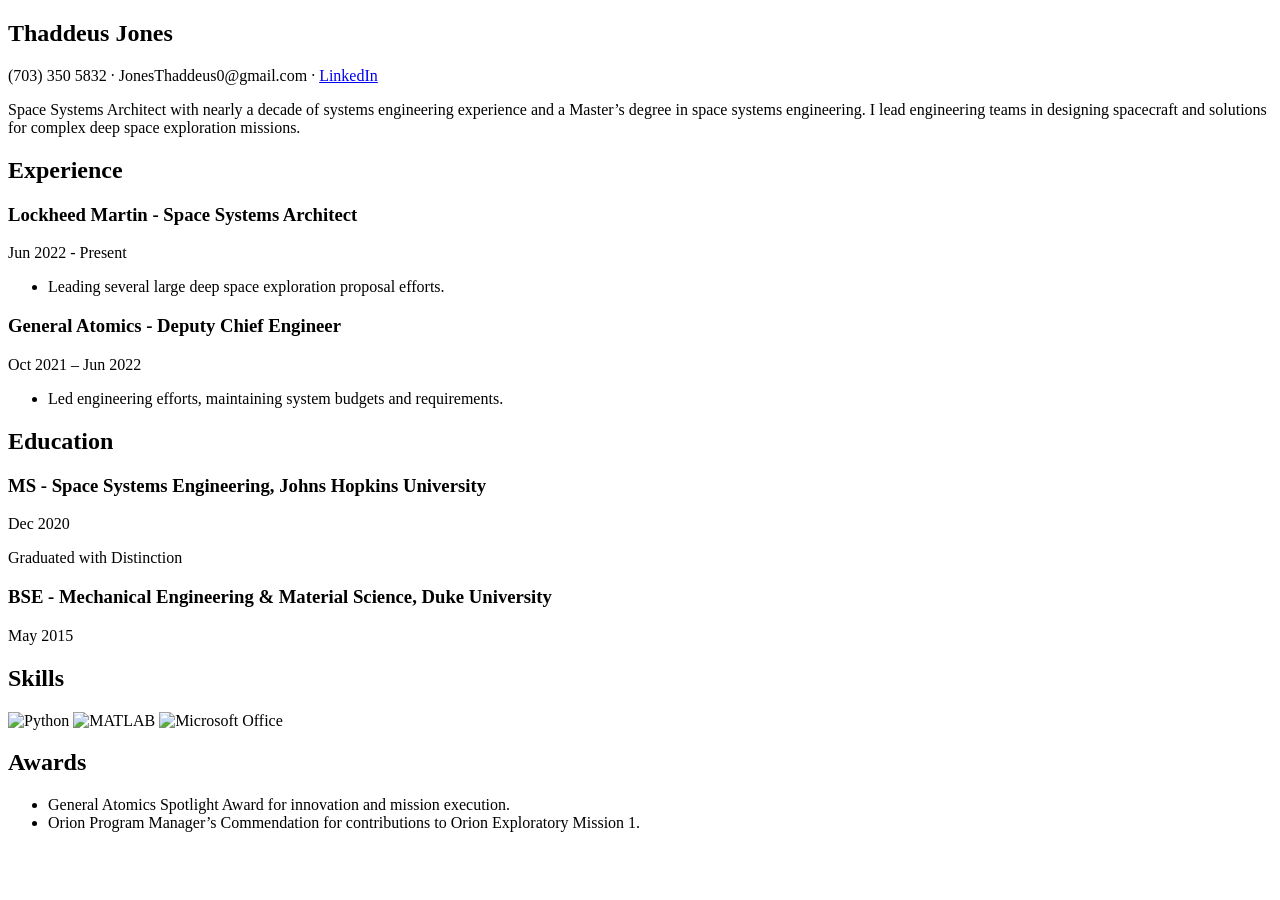
==== index.html @ 3c83a334 "New Commit" ====
<!DOCTYPE html>
<html lang="en">
<head>
    <meta charset="UTF-8">
    <meta name="viewport" content="width=device-width, initial-scale=1.0">
    <title>Thaddeus Jones - Personal Site</title>
    <!-- Tailwind CSS -->
    <link href="https://cdn.jsdelivr.net/npm/tailwindcss@2.2.19/dist/tailwind.min.css" rel="stylesheet">
    <style>
        .tooltip {
            position: relative;
            display: inline-block;
            cursor: pointer;
        }
        .tooltip .tooltiptext {
            visibility: hidden;
            width: 120px;
            background-color: #4f4f4f;
            color: #e0e0e0;
            text-align: center;
            border-radius: 6px;
            padding: 5px;
            position: absolute;
            z-index: 1;
            bottom: 125%;
            left: 50%;
            margin-left: -60px;
            opacity: 0;
            transition: opacity 0.3s;
        }
        .tooltip:hover .tooltiptext {
            visibility: visible;
            opacity: 1;
        }
    </style>
</head>
<body class="bg-slate-700 text-gray-200 font-sans">

    <div class="container mx-auto p-4">
        <!-- Summary Section -->
        <section class="bg-gray-600 p-6 rounded-lg my-4 text-center">
            <h1 class="text-4xl font-bold">Thaddeus Jones</h1>
            <p class="mt-2">(703) 350 5832 · JonesThaddeus0@gmail.com · <a href="https://www.linkedin.com/in/thaddeus-jones/" class="text-blue-400 hover:underline" target="_blank">LinkedIn</a></p>
            <p class="mt-4">Space Systems Architect with nearly a decade of systems engineering experience and a Master’s degree in space systems engineering. I lead engineering teams in designing spacecraft and solutions for complex deep space exploration missions.</p>
        </section>

        <!-- Experience Section -->
        <section class="bg-gray-600 p-6 rounded-lg my-4">
            <h2 class="text-3xl font-semibold mb-4">Experience</h2>

            <!-- Lockheed Martin -->
            <div class="flex justify-between items-baseline mb-2">
                <h3 class="text-2xl">Lockheed Martin - Space Systems Architect</h3>
                <span class="text-gray-400">Jun 2022 - Present</span>
            </div>
            <ul class="list-disc ml-6">
                <li>Leading several large deep space exploration proposal efforts.</li>
                <!-- Add more bullet points as needed -->
            </ul>

            <!-- General Atomics -->
            <div class="flex justify-between items-baseline mt-6 mb-2">
                <h3 class="text-2xl">General Atomics - Deputy Chief Engineer</h3>
                <span class="text-gray-400">Oct 2021 – Jun 2022</span>
            </div>
            <ul class="list-disc ml-6">
                <li>Led engineering efforts, maintaining system budgets and requirements.</li>
                <!-- Add more bullet points as needed -->
            </ul>
            <!-- Additional positions follow the same structure -->
        </section>

        <!-- Education Section -->
        <section class="bg-gray-600 p-6 rounded-lg my-4">
            <h2 class="text-3xl font-semibold mb-4">Education</h2>
            <div class="flex justify-between items-baseline mb-2">
                <h3 class="text-xl">MS - Space Systems Engineering, Johns Hopkins University</h3>
                <span class="text-gray-400">Dec 2020</span>
            </div>
            <p class="text-gray-400">Graduated with Distinction</p>

            <div class="flex justify-between items-baseline mt-4">
                <h3 class="text-xl">BSE - Mechanical Engineering & Material Science, Duke University</h3>
                <span class="text-gray-400">May 2015</span>
            </div>
        </section>

        <!-- Skills Section -->
        <section class="bg-gray-600 p-6 rounded-lg my-4">
            <h2 class="text-3xl font-semibold mb-4">Skills</h2>
            <div class="flex flex-wrap">
                <!-- Skill Icons with Tooltips -->
                <div class="tooltip m-2">
                    <img src="https://img.icons8.com/color/48/000000/python.png" alt="Python" class="w-12 h-12">
                    <span class="tooltiptext">Python</span>
                </div>
                <div class="tooltip m-2">
                    <img src="https://img.icons8.com/color/48/000000/matlab.png" alt="MATLAB" class="w-12 h-12">
                    <span class="tooltiptext">MATLAB</span>
                </div>
                <div class="tooltip m-2">
                    <img src="https://img.icons8.com/color/48/000000/microsoft.png" alt="Microsoft Office" class="w-12 h-12">
                    <span class="tooltiptext">Microsoft Office</span>
                </div>
                <!-- Add additional icons following this format -->
            </div>
        </section>

        <!-- Awards Section -->
        <section class="bg-gray-600 p-6 rounded-lg my-4">
            <h2 class="text-3xl font-semibold mb-4">Awards</h2>
            <ul class="list-disc ml-6">
                <li>General Atomics Spotlight Award for innovation and mission execution.</li>
                <li>Orion Program Manager’s Commendation for contributions to Orion Exploratory Mission 1.</li>
            </ul>
        </section>
    </div>
</body>
</html>
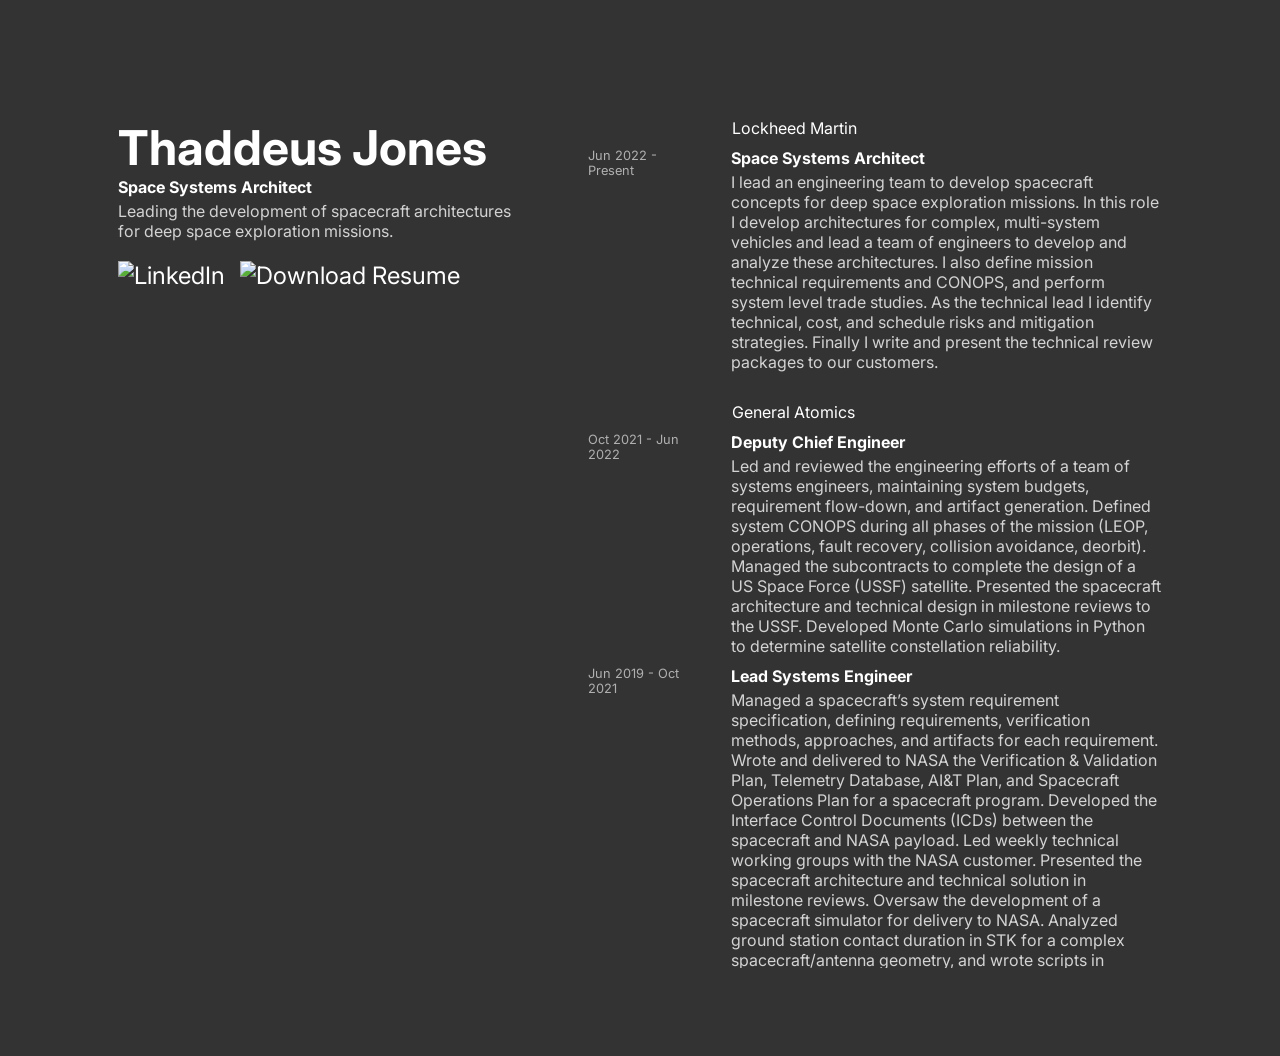
==== commit a416cfa2: "New Commit" ====
--- a/index.html
+++ b/index.html
@@ -3,117 +3,272 @@
 <head>
     <meta charset="UTF-8">
     <meta name="viewport" content="width=device-width, initial-scale=1.0">
-    <title>Thaddeus Jones - Personal Site</title>
-    <!-- Tailwind CSS -->
+    <title>Thaddeus Jones</title>
+    <!-- Link to Inter var Font via CDN -->
+    <link href="https://fonts.googleapis.com/css2?family=Inter:wght@100;200;300;400;500;600;700;800;900&display=swap" rel="stylesheet">
+    <!-- Tailwind CSS CDN -->
     <link href="https://cdn.jsdelivr.net/npm/tailwindcss@2.2.19/dist/tailwind.min.css" rel="stylesheet">
+    <!-- Custom Inline CSS -->
     <style>
-        .tooltip {
-            position: relative;
-            display: inline-block;
-            cursor: pointer;
-        }
-        .tooltip .tooltiptext {
-            visibility: hidden;
-            width: 120px;
-            background-color: #4f4f4f;
-            color: #e0e0e0;
-            text-align: center;
-            border-radius: 6px;
-            padding: 5px;
-            position: absolute;
-            z-index: 1;
-            bottom: 125%;
-            left: 50%;
-            margin-left: -60px;
-            opacity: 0;
-            transition: opacity 0.3s;
-        }
-        .tooltip:hover .tooltiptext {
-            visibility: visible;
-            opacity: 1;
+        body {
+            font-family: 'Inter', ui-sans-serif, system-ui, -apple-system, BlinkMacSystemFont, 'Segoe UI', Roboto, 'Helvetica Neue', Arial, 'Noto Sans', sans-serif, 'Apple Color Emoji', 'Segoe UI Emoji', 'Segoe UI Symbol', 'Noto Color Emoji';
+            background-color: #333333; /* Charcoal gray for the whole page */
+            color: #ffffff; /* White text */
+            display: flex;
+            justify-content: center;
+            padding: 80px;
+        }
+        .container {
+            max-width: 1200px;
+            width: 100%;
+            display: flex;
+            border-radius: 8px;
+        }
+        .left-column {
+            width: 50%; /* Widen the left column */
+            padding: 30px;
+            background-color: #333333;
+        }
+        .name-title {
+            font-size: 3rem; /* Make the name larger */
+            font-weight: bold;
+        }
+        .left-column-icons {
+            display: flex;
+            align-items: center;
+            margin-top: 20px;
+        }
+        .left-column-icons a {
+            margin-right: 15px;
+            color: #ffffff;
+            text-decoration: none;
+            font-size: 1.5rem;
+        }
+        .right-column {
+            width: 50%;
+            padding: 30px;
+            overflow-y: auto;
+            max-height: calc(100vh - 80px);
+        }
+        .company-experience {
+            margin-bottom: 30px;
+        }
+        .company-name {
+            color: #ffffff;
+            margin-bottom: 4px;
+            margin-left: 25%; /* Indent company name to align with the role content */
+        }
+        .role-group {
+            display: flex;
+            align-items: flex-start;
+            margin-top: 10px;
+        }
+        .experience-date {
+            width: 20%; /* Fixed width for date column */
+            font-size: 0.8rem;
+            color: #b0b0b0;
+            text-align: left;
+        }
+        .role-content {
+            width: 75%;
+            margin-left: 5%;
+        }
+        .role-title {
+            font-weight: bold;
+            margin-bottom: 4px;
+        }
+        .role-description {
+            color: #d3d3d3;
+        }
+        .right-column {
+            width: 70%;
+            padding: 30px;
+            overflow-y: scroll; /* Enable vertical scroll without showing scrollbar */
+            max-height: calc(100vh - 80px);
+
+            /* Hide scrollbar in Webkit browsers (Chrome, Safari) */
+            -webkit-overflow-scrolling: touch;
+            scrollbar-width: none; /* Firefox */
+        }
+        .right-column::-webkit-scrollbar {
+            display: none; /* Chrome, Safari */
         }
     </style>
 </head>
-<body class="bg-slate-700 text-gray-200 font-sans">
-
-    <div class="container mx-auto p-4">
-        <!-- Summary Section -->
-        <section class="bg-gray-600 p-6 rounded-lg my-4 text-center">
-            <h1 class="text-4xl font-bold">Thaddeus Jones</h1>
-            <p class="mt-2">(703) 350 5832 · JonesThaddeus0@gmail.com · <a href="https://www.linkedin.com/in/thaddeus-jones/" class="text-blue-400 hover:underline" target="_blank">LinkedIn</a></p>
-            <p class="mt-4">Space Systems Architect with nearly a decade of systems engineering experience and a Master’s degree in space systems engineering. I lead engineering teams in designing spacecraft and solutions for complex deep space exploration missions.</p>
-        </section>
-
-        <!-- Experience Section -->
-        <section class="bg-gray-600 p-6 rounded-lg my-4">
-            <h2 class="text-3xl font-semibold mb-4">Experience</h2>
-
-            <!-- Lockheed Martin -->
-            <div class="flex justify-between items-baseline mb-2">
-                <h3 class="text-2xl">Lockheed Martin - Space Systems Architect</h3>
-                <span class="text-gray-400">Jun 2022 - Present</span>
-            </div>
-            <ul class="list-disc ml-6">
-                <li>Leading several large deep space exploration proposal efforts.</li>
-                <!-- Add more bullet points as needed -->
-            </ul>
-
-            <!-- General Atomics -->
-            <div class="flex justify-between items-baseline mt-6 mb-2">
-                <h3 class="text-2xl">General Atomics - Deputy Chief Engineer</h3>
-                <span class="text-gray-400">Oct 2021 – Jun 2022</span>
-            </div>
-            <ul class="list-disc ml-6">
-                <li>Led engineering efforts, maintaining system budgets and requirements.</li>
-                <!-- Add more bullet points as needed -->
-            </ul>
-            <!-- Additional positions follow the same structure -->
-        </section>
-
-        <!-- Education Section -->
-        <section class="bg-gray-600 p-6 rounded-lg my-4">
-            <h2 class="text-3xl font-semibold mb-4">Education</h2>
-            <div class="flex justify-between items-baseline mb-2">
-                <h3 class="text-xl">MS - Space Systems Engineering, Johns Hopkins University</h3>
-                <span class="text-gray-400">Dec 2020</span>
-            </div>
-            <p class="text-gray-400">Graduated with Distinction</p>
-
-            <div class="flex justify-between items-baseline mt-4">
-                <h3 class="text-xl">BSE - Mechanical Engineering & Material Science, Duke University</h3>
-                <span class="text-gray-400">May 2015</span>
-            </div>
-        </section>
-
-        <!-- Skills Section -->
-        <section class="bg-gray-600 p-6 rounded-lg my-4">
-            <h2 class="text-3xl font-semibold mb-4">Skills</h2>
-            <div class="flex flex-wrap">
-                <!-- Skill Icons with Tooltips -->
-                <div class="tooltip m-2">
-                    <img src="https://img.icons8.com/color/48/000000/python.png" alt="Python" class="w-12 h-12">
-                    <span class="tooltiptext">Python</span>
-                </div>
-                <div class="tooltip m-2">
-                    <img src="https://img.icons8.com/color/48/000000/matlab.png" alt="MATLAB" class="w-12 h-12">
-                    <span class="tooltiptext">MATLAB</span>
-                </div>
-                <div class="tooltip m-2">
-                    <img src="https://img.icons8.com/color/48/000000/microsoft.png" alt="Microsoft Office" class="w-12 h-12">
-                    <span class="tooltiptext">Microsoft Office</span>
-                </div>
-                <!-- Add additional icons following this format -->
-            </div>
-        </section>
-
-        <!-- Awards Section -->
-        <section class="bg-gray-600 p-6 rounded-lg my-4">
-            <h2 class="text-3xl font-semibold mb-4">Awards</h2>
-            <ul class="list-disc ml-6">
-                <li>General Atomics Spotlight Award for innovation and mission execution.</li>
-                <li>Orion Program Manager’s Commendation for contributions to Orion Exploratory Mission 1.</li>
-            </ul>
-        </section>
+<body>
+
+    <!-- Main Container -->
+    <div class="container">
+        <!-- Left Column -->
+        <div class="left-column">
+            <div class="name-title">Thaddeus Jones</div>
+            <div class="role-title">Space Systems Architect</div>
+            <div class="role-description">
+                Leading the development of spacecraft architectures for deep space exploration missions.
+            </div>
+            
+            <!-- Icons for LinkedIn and Resume Download -->
+            <div class="left-column-icons">
+                <!-- LinkedIn Icon -->
+                <a href="https://www.linkedin.com/in/thaddeus-jones/" target="_blank">
+                    <img src="https://img.icons8.com/ios-filled/50/ffffff/linkedin.png" alt="LinkedIn" width="36" height="36">
+                </a>
+                
+                <!-- Download Icon -->
+                <a href="assets/ThaddeusJones_Resume_2024.pdf" class="download-button" download>
+                    <img src="https://img.icons8.com/?size=100&id=23877&format=png&color=ffffff" alt="Download Resume" width="36" height="36">
+                </a>
+            </div>
+        </div>
+
+        <!-- Right Column -->
+        <div class="right-column">
+            <!-- Experience Section -->
+
+            <!-- Company Experience -->
+            <div class="company-experience">
+                <div class="company-name">Lockheed Martin</div>
+
+                <!-- Role Group -->
+                <div class="role-group">
+                    <div class="experience-date">Jun 2022 - Present</div>
+                    <div class="role-content">
+                        <div class="role-title">Space Systems Architect</div>
+                        <div class="role-description">
+                            I lead an engineering team to develop spacecraft concepts for deep space exploration missions. In this role I develop architectures for complex, multi-system vehicles and lead a team of engineers to develop and analyze these architectures. 
+                            I also define mission technical requirements and CONOPS, and perform system level trade studies. As the technical lead I identify technical, cost, and schedule risks and mitigation strategies. 
+                            Finally I write and present the technical review packages to our customers.
+                        </div>
+                    </div>
+                </div>
+            </div>
+
+            <!-- Another Company Experience -->
+            <div class="company-experience">
+                <div class="company-name">General Atomics</div>
+
+                <!-- Role Group -->
+                <div class="role-group">
+                    <div class="experience-date">Oct 2021 - Jun 2022</div>
+                    <div class="role-content">
+                        <div class="role-title">Deputy Chief Engineer</div>
+                        <div class="role-description">
+                            Led and reviewed the engineering efforts of a team of systems engineers, maintaining system 
+                            budgets, requirement flow-down, and artifact generation.
+                            Defined system CONOPS during all phases of the mission (LEOP, operations, fault recovery, 
+                            collision avoidance, deorbit).
+                            Managed the subcontracts to complete the design of a US Space Force (USSF) satellite. 
+                            Presented the spacecraft architecture and technical design in milestone reviews to the USSF.
+                            Developed Monte Carlo simulations in Python to determine satellite constellation reliability.
+                        </div>
+                    </div>
+                </div>
+
+                <!-- Another Role Group -->
+                <div class="role-group">
+                    <div class="experience-date">Jun 2019 - Oct 2021</div>
+                    <div class="role-content">
+                        <div class="role-title">Lead Systems Engineer</div>
+                        <div class="role-description">
+                            Managed a spacecraft’s system requirement specification, defining requirements, verification
+                            methods, approaches, and artifacts for each requirement.
+                            Wrote and delivered to NASA the Verification & Validation Plan, Telemetry Database, AI&T Plan, 
+                            and Spacecraft Operations Plan for a spacecraft program.
+                            Developed the Interface Control Documents (ICDs) between the spacecraft and NASA payload.
+                            Led weekly technical working groups with the NASA customer.
+                            Presented the spacecraft architecture and technical solution in milestone reviews.
+                            Oversaw the development of a spacecraft simulator for delivery to NASA.
+                            Analyzed ground station contact duration in STK for a complex spacecraft/antenna geometry, and 
+                            wrote scripts in MATLAB to interpret the data. 
+                            Operated the OTB-1 spacecraft on-orbit, including during fault recovery
+                        </div>
+                    </div>
+                </div>
+            </div>
+
+            <!-- Another Company Experience -->
+            <div class="company-experience">
+                <div class="company-name">Lockheed Martin</div>
+
+                <!-- Role Group -->
+                <div class="role-group">
+                    <div class="experience-date">Dec 2017 – Jun 2019</div>
+                    <div class="role-content">
+                        <div class="role-title">Spacecraft Systems Engineer</div>
+                        <div class="role-description">
+                            Developed and tested Orion spacecraft mission cases, integrating spacecraft hardware and 
+                            software in the lab. 
+                            Wrote high quality test procedures, test reports, and discrepancy documentation to support all 
+                            mission testing efforts for the Orion spacecraft. 
+                            Scripted fault scenarios for the software and hardware using Python.
+                            Responsible for all mission entry tests and all Fault Detection, Isolation, and Recovery (FDIR) tests
+                            for the Artemis-1 mission.
+                            Conducted full Run-for-Record tests for NASA stakeholders to validate requirements.
+                        </div>
+                    </div>
+                </div>
+
+                <!-- Another Role Group -->
+                <div class="role-group">
+                    <div class="experience-date">Jun 2015 – Dec 2017</div>
+                    <div class="role-content">
+                        <div class="role-title">Systems Engineer</div>
+                        <div class="role-description">
+                            Installed and tested the AEGIS missile system on destroyers in Japan and South Korea as the lead 
+                            Weapon Control Systems (WCS) engineer.
+                            Led Change Review Boards with the Japanese and S. Korean Navies.
+                            Passed thousands of regression requirements for foreign and domestic AEGIS defense programs.
+                            Wrote new requirements, specification changes, and test procedures in DOORS.
+                        </div>
+                    </div>
+                </div>
+            </div>
+
+            <!-- Education Section -->
+            <div class="company-experience">
+                <div class="company-name">Johns Hopkins University</div>
+                <div class="role-group">
+                    <div class="experience-date">Dec 2020</div>
+                    <div class="role-content">
+                        <div class="role-title">MS - Space Systems Engineering</div>
+                        <div class="role-description subtext">Graduated with Distinction.</div>
+                    </div>
+                </div>
+            </div>
+
+            <div class="company-experience">
+                <div class="company-name">Duke University</div>
+                <div class="role-group">
+                    <div class="experience-date">May 2015</div>
+                    <div class="role-content">
+                        <div class="role-title">BSE - Mechanical Engineering & Material Science</div>
+                    </div>
+                </div>
+            </div>
+
+            <!-- Skills Section -->
+            <h2 class="text-3xl font-semibold mt-8 mb-4">Skills</h2>
+            <div class="company-experience">
+                <div class="role-group">
+                    <div class="experience-date"></div>
+                    <div class="role-content">
+                        Engineering Software: SolidWorks, MATLAB, Python, AGI STK, DOORS, SPICE, CAMEO. Computer Skills: Unix/Linux, Microsoft Office, Atlassian Suite (Confluence, JIRA), Windchill.
+                    </div>
+                </div>
+            </div>
+
+            <!-- Awards Section -->
+            <h2 class="text-3xl font-semibold mt-8 mb-4">Awards</h2>
+            <div class="company-experience">
+                <div class="role-group">
+                    <div class="experience-date"></div>
+                    <div class="role-content">
+                        General Atomics Spotlight Award for innovation and mission execution. Orion Program Manager’s Commendation for contributions to Orion Exploratory Mission 1.
+                    </div>
+                </div>
+            </div>
+        </div>
     </div>
+
 </body>
 </html>
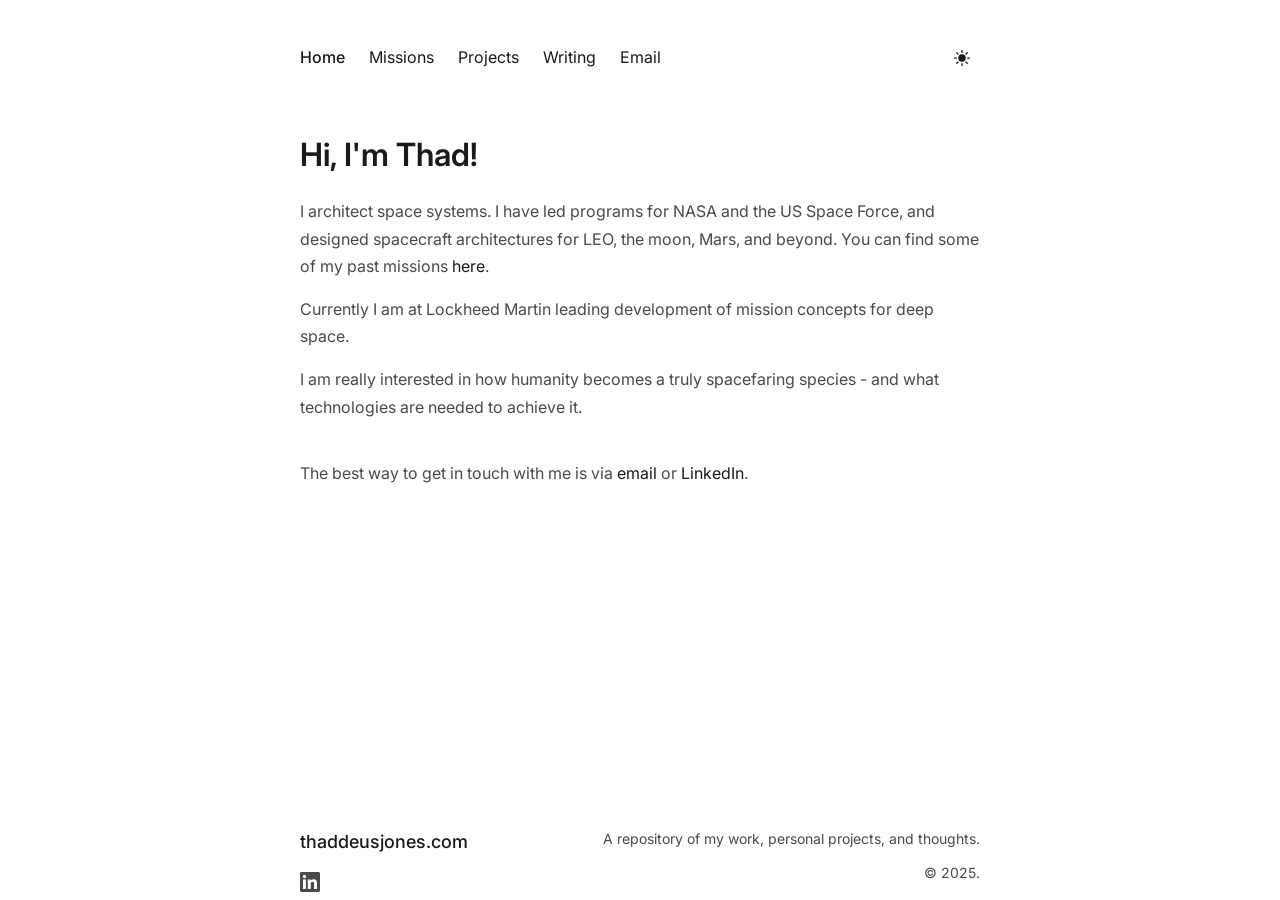
==== commit cef1d584: "Fix: minor tweaks" ====
--- a/index.html
+++ b/index.html
@@ -4,271 +4,404 @@
     <meta charset="UTF-8">
     <meta name="viewport" content="width=device-width, initial-scale=1.0">
     <title>Thaddeus Jones</title>
-    <!-- Link to Inter var Font via CDN -->
-    <link href="https://fonts.googleapis.com/css2?family=Inter:wght@100;200;300;400;500;600;700;800;900&display=swap" rel="stylesheet">
-    <!-- Tailwind CSS CDN -->
-    <link href="https://cdn.jsdelivr.net/npm/tailwindcss@2.2.19/dist/tailwind.min.css" rel="stylesheet">
-    <!-- Custom Inline CSS -->
+    <link href="https://fonts.googleapis.com/css2?family=Inter:wght@300;400;500;600&display=swap" rel="stylesheet">
     <style>
+        * {
+            margin: 0;
+            padding: 0;
+            box-sizing: border-box;
+        }
+        
+        :root {
+            --bg-color: #ffffff;
+            --text-color: #1a1a1a;
+            --text-muted: #4a4a4a;
+            --link-color: #1a1a1a;
+            --nav-hover-opacity: 0.6;
+        }
+        
+        html.dark-mode {
+            --bg-color: #1a1a1a;
+            --text-color: #ffffff;
+            --text-muted: #888;
+            --link-color: #ffffff;
+            --nav-hover-opacity: 0.7;
+        }
+        
+        html.space-mode {
+            --bg-color: #000000;
+            --text-color: #ffffff;
+            --text-muted: #aaaaaa;
+            --link-color: #ffffff;
+            --nav-hover-opacity: 0.7;
+        }
+        
         body {
-            font-family: 'Inter', ui-sans-serif, system-ui, -apple-system, BlinkMacSystemFont, 'Segoe UI', Roboto, 'Helvetica Neue', Arial, 'Noto Sans', sans-serif, 'Apple Color Emoji', 'Segoe UI Emoji', 'Segoe UI Symbol', 'Noto Color Emoji';
-            background-color: #333333; /* Charcoal gray for the whole page */
-            color: #ffffff; /* White text */
-            display: flex;
+            font-family: 'Inter', -apple-system, BlinkMacSystemFont, 'Segoe UI', sans-serif;
+            font-size: 16px;
+            line-height: 1.6;
+            color: var(--text-color);
+            background-color: var(--bg-color);
+            padding: 40px 20px 0;
+            min-height: 100vh;
+            display: flex;
+            flex-direction: column;
+            transition: background-color 0.3s ease, color 0.3s ease;
+        }
+        
+        html.space-mode body {
+            position: relative;
+            overflow-x: hidden;
+        }
+        
+        html.space-mode body::before {
+            content: '';
+            position: fixed;
+            top: 0;
+            left: 0;
+            width: 100%;
+            height: 100%;
+            background: transparent;
+            pointer-events: none;
+            z-index: 0;
+            background-image: 
+                radial-gradient(1.5px 1.5px at 12% 18%, white, transparent),
+                radial-gradient(1.5px 1.5px at 23% 45%, white, transparent),
+                radial-gradient(1.5px 1.5px at 34% 67%, white, transparent),
+                radial-gradient(1.5px 1.5px at 45% 23%, white, transparent),
+                radial-gradient(1.5px 1.5px at 56% 89%, white, transparent),
+                radial-gradient(1.5px 1.5px at 67% 12%, white, transparent),
+                radial-gradient(1.5px 1.5px at 78% 56%, white, transparent),
+                radial-gradient(1.5px 1.5px at 89% 34%, white, transparent),
+                radial-gradient(1.5px 1.5px at 15% 72%, white, transparent),
+                radial-gradient(1.5px 1.5px at 26% 39%, white, transparent),
+                radial-gradient(1.5px 1.5px at 37% 81%, white, transparent),
+                radial-gradient(1.5px 1.5px at 48% 15%, white, transparent),
+                radial-gradient(1.5px 1.5px at 59% 63%, white, transparent),
+                radial-gradient(1.5px 1.5px at 71% 28%, white, transparent),
+                radial-gradient(1.5px 1.5px at 82% 74%, white, transparent),
+                radial-gradient(1.5px 1.5px at 93% 47%, white, transparent),
+                radial-gradient(1.5px 1.5px at 8% 31%, white, transparent),
+                radial-gradient(1.5px 1.5px at 19% 84%, white, transparent),
+                radial-gradient(1.5px 1.5px at 31% 52%, white, transparent),
+                radial-gradient(1.5px 1.5px at 42% 96%, white, transparent),
+                radial-gradient(1.5px 1.5px at 53% 7%, white, transparent),
+                radial-gradient(1.5px 1.5px at 64% 41%, white, transparent),
+                radial-gradient(1.5px 1.5px at 75% 88%, white, transparent),
+                radial-gradient(1.5px 1.5px at 86% 25%, white, transparent),
+                radial-gradient(1.5px 1.5px at 97% 59%, white, transparent),
+                radial-gradient(1.5px 1.5px at 11% 66%, white, transparent),
+                radial-gradient(1.5px 1.5px at 22% 93%, white, transparent),
+                radial-gradient(1.5px 1.5px at 33% 4%, white, transparent),
+                radial-gradient(1.5px 1.5px at 44% 37%, white, transparent),
+                radial-gradient(1.5px 1.5px at 55% 71%, white, transparent),
+                radial-gradient(1.5px 1.5px at 66% 19%, white, transparent),
+                radial-gradient(1.5px 1.5px at 77% 48%, white, transparent),
+                radial-gradient(1.5px 1.5px at 88% 82%, white, transparent),
+                radial-gradient(1.5px 1.5px at 99% 13%, white, transparent),
+                radial-gradient(1.5px 1.5px at 6% 54%, white, transparent),
+                radial-gradient(1.5px 1.5px at 17% 26%, white, transparent),
+                radial-gradient(1.5px 1.5px at 28% 78%, white, transparent),
+                radial-gradient(1.5px 1.5px at 39% 9%, white, transparent),
+                radial-gradient(1.5px 1.5px at 51% 61%, white, transparent),
+                radial-gradient(1.5px 1.5px at 62% 33%, white, transparent),
+                radial-gradient(1.5px 1.5px at 73% 95%, white, transparent),
+                radial-gradient(1.5px 1.5px at 84% 16%, white, transparent),
+                radial-gradient(1.5px 1.5px at 95% 69%, white, transparent),
+                radial-gradient(1.5px 1.5px at 3% 12%, white, transparent),
+                radial-gradient(1.5px 1.5px at 14% 58%, white, transparent),
+                radial-gradient(1.5px 1.5px at 25% 83%, white, transparent),
+                radial-gradient(1.5px 1.5px at 36% 29%, white, transparent),
+                radial-gradient(1.5px 1.5px at 47% 64%, white, transparent),
+                radial-gradient(1.5px 1.5px at 58% 11%, white, transparent),
+                radial-gradient(1.5px 1.5px at 69% 76%, white, transparent),
+                radial-gradient(1.5px 1.5px at 80% 42%, white, transparent),
+                radial-gradient(1.5px 1.5px at 91% 88%, white, transparent),
+                radial-gradient(1.5px 1.5px at 2% 35%, white, transparent),
+                radial-gradient(1.5px 1.5px at 13% 71%, white, transparent),
+                radial-gradient(1.5px 1.5px at 24% 16%, white, transparent),
+                radial-gradient(1.5px 1.5px at 35% 53%, white, transparent),
+                radial-gradient(1.5px 1.5px at 46% 97%, white, transparent),
+                radial-gradient(1.5px 1.5px at 57% 24%, white, transparent),
+                radial-gradient(1.5px 1.5px at 68% 61%, white, transparent),
+                radial-gradient(1.5px 1.5px at 79% 8%, white, transparent),
+                radial-gradient(1.5px 1.5px at 90% 46%, white, transparent),
+                radial-gradient(1.5px 1.5px at 1% 79%, white, transparent),
+                radial-gradient(1.5px 1.5px at 16% 5%, white, transparent),
+                radial-gradient(1.5px 1.5px at 27% 92%, white, transparent),
+                radial-gradient(1.5px 1.5px at 38% 38%, white, transparent),
+                radial-gradient(1.5px 1.5px at 49% 75%, white, transparent),
+                radial-gradient(1.5px 1.5px at 60% 22%, white, transparent),
+                radial-gradient(1.5px 1.5px at 72% 68%, white, transparent),
+                radial-gradient(1.5px 1.5px at 83% 14%, white, transparent),
+                radial-gradient(1.5px 1.5px at 94% 51%, white, transparent);
+            background-size: 100% 100%;
+            opacity: 1;
+        }
+        
+        .container {
+            max-width: 680px;
+            margin: 0 auto;
+            flex: 1;
+            position: relative;
+            z-index: 1;
+        }
+        
+        nav {
+            margin-bottom: 60px;
+            display: flex;
+            justify-content: space-between;
+            align-items: center;
+            flex-wrap: wrap;
+            gap: 20px;
+        }
+        
+        nav ul {
+            list-style: none;
+            display: flex;
+            gap: 24px;
+            flex-wrap: wrap;
+        }
+        
+        nav a {
+            color: var(--link-color);
+            text-decoration: none;
+            font-weight: 400;
+            transition: opacity 0.2s;
+        }
+        
+        nav a:hover {
+            opacity: var(--nav-hover-opacity);
+        }
+        
+        nav a.active {
+            font-weight: 500;
+        }
+        
+        .theme-toggle {
+            background: none;
+            border: none;
+            cursor: pointer;
+            padding: 8px;
+            color: var(--text-color);
+            transition: opacity 0.2s;
+            display: flex;
+            align-items: center;
             justify-content: center;
-            padding: 80px;
-        }
-        .container {
-            max-width: 1200px;
-            width: 100%;
-            display: flex;
-            border-radius: 8px;
-        }
-        .left-column {
-            width: 50%; /* Widen the left column */
-            padding: 30px;
-            background-color: #333333;
-        }
-        .name-title {
-            font-size: 3rem; /* Make the name larger */
-            font-weight: bold;
-        }
-        .left-column-icons {
-            display: flex;
-            align-items: center;
-            margin-top: 20px;
-        }
-        .left-column-icons a {
-            margin-right: 15px;
-            color: #ffffff;
+            font-size: 20px;
+        }
+        
+        .theme-toggle:hover {
+            opacity: var(--nav-hover-opacity);
+        }
+        
+        .theme-toggle svg {
+            width: 20px;
+            height: 20px;
+            fill: currentColor;
+        }
+        
+        h1 {
+            font-size: 32px;
+            font-weight: 600;
+            margin-bottom: 24px;
+            line-height: 1.2;
+            color: var(--text-color);
+        }
+        
+        .bio {
+            font-size: 16px;
+            line-height: 1.7;
+            color: var(--text-muted);
+            margin-bottom: 40px;
+        }
+        
+        .bio p {
+            margin-bottom: 16px;
+        }
+        
+        .bio a {
+            color: var(--link-color);
             text-decoration: none;
-            font-size: 1.5rem;
-        }
-        .right-column {
-            width: 50%;
-            padding: 30px;
-            overflow-y: auto;
-            max-height: calc(100vh - 80px);
-        }
-        .company-experience {
-            margin-bottom: 30px;
-        }
-        .company-name {
-            color: #ffffff;
-            margin-bottom: 4px;
-            margin-left: 25%; /* Indent company name to align with the role content */
-        }
-        .role-group {
-            display: flex;
+        }
+        
+        .bio a:hover {
+            text-decoration: underline;
+        }
+        
+        .contact {
+            margin-top: 40px;
+            font-size: 16px;
+            color: var(--text-muted);
+        }
+        
+        .contact a {
+            color: var(--link-color);
+            text-decoration: none;
+        }
+        
+        .contact a:hover {
+            text-decoration: underline;
+        }
+        
+        footer {
+            background-color: transparent;
+            color: var(--text-muted);
+            margin-top: 80px;
+            padding: 60px 0 0;
+            position: relative;
+            z-index: 1;
+        }
+        
+        .footer-content {
+            max-width: 680px;
+            margin: 0 auto;
+            display: flex;
+            justify-content: space-between;
             align-items: flex-start;
-            margin-top: 10px;
-        }
-        .experience-date {
-            width: 20%; /* Fixed width for date column */
-            font-size: 0.8rem;
-            color: #b0b0b0;
-            text-align: left;
-        }
-        .role-content {
-            width: 75%;
-            margin-left: 5%;
-        }
-        .role-title {
-            font-weight: bold;
-            margin-bottom: 4px;
-        }
-        .role-description {
-            color: #d3d3d3;
-        }
-        .right-column {
-            width: 70%;
-            padding: 30px;
-            overflow-y: scroll; /* Enable vertical scroll without showing scrollbar */
-            max-height: calc(100vh - 80px);
-
-            /* Hide scrollbar in Webkit browsers (Chrome, Safari) */
-            -webkit-overflow-scrolling: touch;
-            scrollbar-width: none; /* Firefox */
-        }
-        .right-column::-webkit-scrollbar {
-            display: none; /* Chrome, Safari */
+            gap: 40px;
+        }
+        
+        .footer-left {
+            display: flex;
+            flex-direction: column;
+            gap: 16px;
+        }
+        
+        .footer-site-name {
+            font-size: 18px;
+            font-weight: 500;
+            color: var(--text-color);
+        }
+        
+        .footer-social {
+            display: flex;
+            gap: 16px;
+        }
+        
+        .footer-social a {
+            color: var(--text-muted);
+            text-decoration: none;
+            transition: opacity 0.2s;
+        }
+        
+        .footer-social a:hover {
+            opacity: var(--nav-hover-opacity);
+        }
+        
+        .footer-social svg {
+            width: 20px;
+            height: 20px;
+            fill: currentColor;
+        }
+        
+        .footer-right {
+            text-align: right;
+            max-width: 400px;
+        }
+        
+        .footer-description {
+            font-size: 14px;
+            line-height: 1.6;
+            margin-bottom: 12px;
+            color: var(--text-muted);
+        }
+        
+        .footer-copyright {
+            font-size: 14px;
+            color: var(--text-muted);
+        }
+        
+        .footer-copyright a {
+            color: var(--link-color);
+            text-decoration: none;
+        }
+        
+        .footer-copyright a:hover {
+            text-decoration: underline;
+        }
+        
+        @media (max-width: 768px) {
+            .footer-content {
+                flex-direction: column;
+            }
+            
+            .footer-right {
+                text-align: left;
+            }
+        }
+        
+        @media (max-width: 600px) {
+            body {
+                padding: 24px 16px;
+            }
+            
+            nav {
+                margin-bottom: 40px;
+            }
+            
+            h1 {
+                font-size: 28px;
+            }
         }
     </style>
 </head>
 <body>
-
-    <!-- Main Container -->
     <div class="container">
-        <!-- Left Column -->
-        <div class="left-column">
-            <div class="name-title">Thaddeus Jones</div>
-            <div class="role-title">Space Systems Architect</div>
-            <div class="role-description">
-                Leading the development of spacecraft architectures for deep space exploration missions.
+        <nav>
+            <ul>
+                <li><a href="/" class="active">Home</a></li>
+                <li><a href="missions.html">Missions</a></li>
+                <li><a href="projects.html">Projects</a></li>
+                <li><a href="writing.html">Writing</a></li>
+                <li><a href="mailto:jonesthaddeus0@gmail.com">Email</a></li>
+            </ul>
+            <button class="theme-toggle" id="themeToggle" aria-label="Toggle theme">
+                <svg id="themeIcon" viewBox="0 0 24 24" fill="currentColor">
+                    <!-- Sun icon (light mode) -->
+                    <path id="sunIcon" d="M12 2.25a.75.75 0 01.75.75v2.25a.75.75 0 01-1.5 0V3a.75.75 0 01.75-.75zM7.5 12a4.5 4.5 0 119 0 4.5 4.5 0 01-9 0zM18.894 6.166a.75.75 0 00-1.06-1.06l-1.591 1.59a.75.75 0 101.06 1.061l1.591-1.59zM21.75 12a.75.75 0 01-.75.75h-2.25a.75.75 0 010-1.5H21a.75.75 0 01.75.75zM17.834 18.894a.75.75 0 001.06-1.06l-1.59-1.591a.75.75 0 10-1.061 1.06l1.59 1.591zM12 18a.75.75 0 01.75.75V21a.75.75 0 01-1.5 0v-2.25A.75.75 0 0112 18zM7.758 17.303a.75.75 0 00-1.061-1.06l-1.591 1.59a.75.75 0 001.06 1.061l1.591-1.59zM6 12a.75.75 0 01-.75.75H3a.75.75 0 010-1.5h2.25A.75.75 0 016 12zM6.697 7.757a.75.75 0 001.06-1.06l-1.59-1.591a.75.75 0 00-1.061 1.06l1.59 1.591z"/>
+                </svg>
+            </button>
+        </nav>
+        
+        <h1>Hi, I'm Thad!</h1>
+        
+        <div class="bio">
+            <p>
+                I architect space systems. I have led programs for NASA and the US Space Force, and designed spacecraft architectures for LEO, the moon, Mars, and beyond. You can find some of my past missions <a href="missions.html">here</a>.
+            </p>
+            <p>
+                Currently I am at Lockheed Martin leading development of mission concepts for deep space.
+            </p>
+            <p>
+                I am really interested in how humanity becomes a truly spacefaring species - and what technologies are needed to achieve it.
+            </p>
+        </div>
+        
+        <div class="contact">
+            <p>The best way to get in touch with me is via <a href="mailto:jonesthaddeus@gmail.com">email</a> or <a href="https://www.linkedin.com/in/thaddeus-jones/" target="_blank">LinkedIn</a>.</p>
+        </div>
+    </div>
+    
+    <footer>
+        <div class="footer-content">
+            <div class="footer-left">
+                <div class="footer-site-name">thaddeusjones.com</div>
+                <div class="footer-social">
+                    <a href="https://www.linkedin.com/in/thaddeus-jones/" target="_blank" aria-label="LinkedIn">
+                        <svg viewBox="0 0 24 24" fill="currentColor">
+                            <path d="M20.447 20.452h-3.554v-5.569c0-1.328-.027-3.037-1.852-3.037-1.853 0-2.136 1.445-2.136 2.939v5.667H9.351V9h3.414v1.561h.046c.477-.9 1.637-1.85 3.37-1.85 3.601 0 4.267 2.37 4.267 5.455v6.286zM5.337 7.433c-1.144 0-2.063-.926-2.063-2.065 0-1.138.92-2.063 2.063-2.063 1.14 0 2.064.925 2.064 2.063 0 1.139-.925 2.065-2.064 2.065zm1.782 13.019H3.555V9h3.564v11.452zM22.225 0H1.771C.792 0 0 .774 0 1.729v20.542C0 23.227.792 24 1.771 24h20.451C23.2 24 24 23.227 24 22.271V1.729C24 .774 23.2 0 22.222 0h.003z"/>
+                        </svg>
+                    </a>
+                </div>
             </div>
-            
-            <!-- Icons for LinkedIn and Resume Download -->
-            <div class="left-column-icons">
-                <!-- LinkedIn Icon -->
-                <a href="https://www.linkedin.com/in/thaddeus-jones/" target="_blank">
-                    <img src="https://img.icons8.com/ios-filled/50/ffffff/linkedin.png" alt="LinkedIn" width="36" height="36">
-                </a>
-                
-                <!-- Download Icon -->
-                <a href="assets/ThaddeusJones_Resume_2024.pdf" class="download-button" download>
-                    <img src="https://img.icons8.com/?size=100&id=23877&format=png&color=ffffff" alt="Download Resume" width="36" height="36">
-                </a>
+            <div class="footer-right">
+                <div class="footer-description">A repository of my work, personal projects, and thoughts.</div>
+                <div class="footer-copyright">© 2025.</div>
             </div>
         </div>
-
-        <!-- Right Column -->
-        <div class="right-column">
-            <!-- Experience Section -->
-
-            <!-- Company Experience -->
-            <div class="company-experience">
-                <div class="company-name">Lockheed Martin</div>
-
-                <!-- Role Group -->
-                <div class="role-group">
-                    <div class="experience-date">Jun 2022 - Present</div>
-                    <div class="role-content">
-                        <div class="role-title">Space Systems Architect</div>
-                        <div class="role-description">
-                            I lead an engineering team to develop spacecraft concepts for deep space exploration missions. In this role I develop architectures for complex, multi-system vehicles and lead a team of engineers to develop and analyze these architectures. 
-                            I also define mission technical requirements and CONOPS, and perform system level trade studies. As the technical lead I identify technical, cost, and schedule risks and mitigation strategies. 
-                            Finally I write and present the technical review packages to our customers.
-                        </div>
-                    </div>
-                </div>
-            </div>
-
-            <!-- Another Company Experience -->
-            <div class="company-experience">
-                <div class="company-name">General Atomics</div>
-
-                <!-- Role Group -->
-                <div class="role-group">
-                    <div class="experience-date">Oct 2021 - Jun 2022</div>
-                    <div class="role-content">
-                        <div class="role-title">Deputy Chief Engineer</div>
-                        <div class="role-description">
-                            Led and reviewed the engineering efforts of a team of systems engineers, maintaining system 
-                            budgets, requirement flow-down, and artifact generation.
-                            Defined system CONOPS during all phases of the mission (LEOP, operations, fault recovery, 
-                            collision avoidance, deorbit).
-                            Managed the subcontracts to complete the design of a US Space Force (USSF) satellite. 
-                            Presented the spacecraft architecture and technical design in milestone reviews to the USSF.
-                            Developed Monte Carlo simulations in Python to determine satellite constellation reliability.
-                        </div>
-                    </div>
-                </div>
-
-                <!-- Another Role Group -->
-                <div class="role-group">
-                    <div class="experience-date">Jun 2019 - Oct 2021</div>
-                    <div class="role-content">
-                        <div class="role-title">Lead Systems Engineer</div>
-                        <div class="role-description">
-                            Managed a spacecraft’s system requirement specification, defining requirements, verification
-                            methods, approaches, and artifacts for each requirement.
-                            Wrote and delivered to NASA the Verification & Validation Plan, Telemetry Database, AI&T Plan, 
-                            and Spacecraft Operations Plan for a spacecraft program.
-                            Developed the Interface Control Documents (ICDs) between the spacecraft and NASA payload.
-                            Led weekly technical working groups with the NASA customer.
-                            Presented the spacecraft architecture and technical solution in milestone reviews.
-                            Oversaw the development of a spacecraft simulator for delivery to NASA.
-                            Analyzed ground station contact duration in STK for a complex spacecraft/antenna geometry, and 
-                            wrote scripts in MATLAB to interpret the data. 
-                            Operated the OTB-1 spacecraft on-orbit, including during fault recovery
-                        </div>
-                    </div>
-                </div>
-            </div>
-
-            <!-- Another Company Experience -->
-            <div class="company-experience">
-                <div class="company-name">Lockheed Martin</div>
-
-                <!-- Role Group -->
-                <div class="role-group">
-                    <div class="experience-date">Dec 2017 – Jun 2019</div>
-                    <div class="role-content">
-                        <div class="role-title">Spacecraft Systems Engineer</div>
-                        <div class="role-description">
-                            Developed and tested Orion spacecraft mission cases, integrating spacecraft hardware and 
-                            software in the lab. 
-                            Wrote high quality test procedures, test reports, and discrepancy documentation to support all 
-                            mission testing efforts for the Orion spacecraft. 
-                            Scripted fault scenarios for the software and hardware using Python.
-                            Responsible for all mission entry tests and all Fault Detection, Isolation, and Recovery (FDIR) tests
-                            for the Artemis-1 mission.
-                            Conducted full Run-for-Record tests for NASA stakeholders to validate requirements.
-                        </div>
-                    </div>
-                </div>
-
-                <!-- Another Role Group -->
-                <div class="role-group">
-                    <div class="experience-date">Jun 2015 – Dec 2017</div>
-                    <div class="role-content">
-                        <div class="role-title">Systems Engineer</div>
-                        <div class="role-description">
-                            Installed and tested the AEGIS missile system on destroyers in Japan and South Korea as the lead 
-                            Weapon Control Systems (WCS) engineer.
-                            Led Change Review Boards with the Japanese and S. Korean Navies.
-                            Passed thousands of regression requirements for foreign and domestic AEGIS defense programs.
-                            Wrote new requirements, specification changes, and test procedures in DOORS.
-                        </div>
-                    </div>
-                </div>
-            </div>
-
-            <!-- Education Section -->
-            <div class="company-experience">
-                <div class="company-name">Johns Hopkins University</div>
-                <div class="role-group">
-                    <div class="experience-date">Dec 2020</div>
-                    <div class="role-content">
-                        <div class="role-title">MS - Space Systems Engineering</div>
-                        <div class="role-description subtext">Graduated with Distinction.</div>
-                    </div>
-                </div>
-            </div>
-
-            <div class="company-experience">
-                <div class="company-name">Duke University</div>
-                <div class="role-group">
-                    <div class="experience-date">May 2015</div>
-                    <div class="role-content">
-                        <div class="role-title">BSE - Mechanical Engineering & Material Science</div>
-                    </div>
-                </div>
-            </div>
-
-            <!-- Skills Section -->
-            <h2 class="text-3xl font-semibold mt-8 mb-4">Skills</h2>
-            <div class="company-experience">
-                <div class="role-group">
-                    <div class="experience-date"></div>
-                    <div class="role-content">
-                        Engineering Software: SolidWorks, MATLAB, Python, AGI STK, DOORS, SPICE, CAMEO. Computer Skills: Unix/Linux, Microsoft Office, Atlassian Suite (Confluence, JIRA), Windchill.
-                    </div>
-                </div>
-            </div>
-
-            <!-- Awards Section -->
-            <h2 class="text-3xl font-semibold mt-8 mb-4">Awards</h2>
-            <div class="company-experience">
-                <div class="role-group">
-                    <div class="experience-date"></div>
-                    <div class="role-content">
-                        General Atomics Spotlight Award for innovation and mission execution. Orion Program Manager’s Commendation for contributions to Orion Exploratory Mission 1.
-                    </div>
-                </div>
-            </div>
-        </div>
-    </div>
-
+    </footer>
+    
+    <script src="theme.js"></script>
 </body>
 </html>
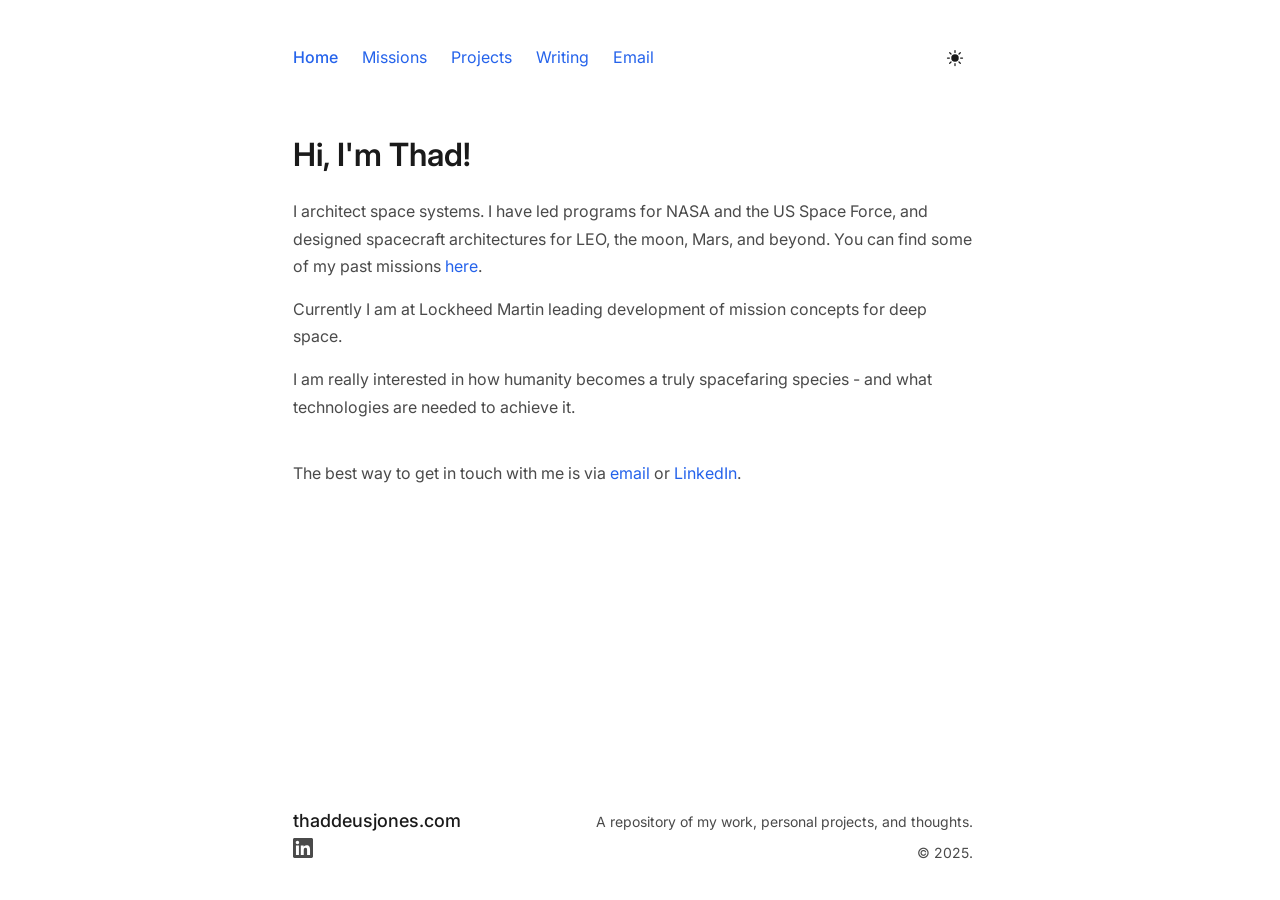
==== commit d7f96e95: "Fix: minor tweaks" ====
--- a/index.html
+++ b/index.html
@@ -12,11 +12,15 @@
             box-sizing: border-box;
         }
         
+        html {
+            scrollbar-gutter: stable;
+        }
+        
         :root {
             --bg-color: #ffffff;
             --text-color: #1a1a1a;
             --text-muted: #4a4a4a;
-            --link-color: #1a1a1a;
+            --link-color: #2563eb;
             --nav-hover-opacity: 0.6;
         }
         
@@ -24,7 +28,7 @@
             --bg-color: #1a1a1a;
             --text-color: #ffffff;
             --text-muted: #888;
-            --link-color: #ffffff;
+            --link-color: #60a5fa;
             --nav-hover-opacity: 0.7;
         }
         
@@ -32,7 +36,7 @@
             --bg-color: #000000;
             --text-color: #ffffff;
             --text-muted: #aaaaaa;
-            --link-color: #ffffff;
+            --link-color: #60a5fa;
             --nav-hover-opacity: 0.7;
         }
         
@@ -248,7 +252,7 @@
             background-color: transparent;
             color: var(--text-muted);
             margin-top: 80px;
-            padding: 60px 0 0;
+            padding: 60px 0 40px;
             position: relative;
             z-index: 1;
         }
@@ -257,32 +261,47 @@
             max-width: 680px;
             margin: 0 auto;
             display: flex;
+            flex-direction: column;
+            gap: 8px;
+        }
+        
+        .footer-row {
+            display: flex;
             justify-content: space-between;
-            align-items: flex-start;
+            align-items: baseline;
             gap: 40px;
-        }
-        
-        .footer-left {
-            display: flex;
-            flex-direction: column;
-            gap: 16px;
         }
         
         .footer-site-name {
             font-size: 18px;
             font-weight: 500;
             color: var(--text-color);
+            line-height: 1;
+        }
+        
+        .footer-site-name a {
+            color: var(--text-color);
+            text-decoration: none;
+            transition: opacity 0.2s;
+        }
+        
+        .footer-site-name a:hover {
+            opacity: var(--nav-hover-opacity);
         }
         
         .footer-social {
             display: flex;
             gap: 16px;
+            align-items: center;
         }
         
         .footer-social a {
             color: var(--text-muted);
             text-decoration: none;
             transition: opacity 0.2s;
+            display: flex;
+            align-items: center;
+            justify-content: center;
         }
         
         .footer-social a:hover {
@@ -293,23 +312,20 @@
             width: 20px;
             height: 20px;
             fill: currentColor;
-        }
-        
-        .footer-right {
-            text-align: right;
-            max-width: 400px;
+            display: block;
         }
         
         .footer-description {
             font-size: 14px;
-            line-height: 1.6;
-            margin-bottom: 12px;
-            color: var(--text-muted);
+            line-height: 1;
+            color: var(--text-muted);
+            text-align: right;
         }
         
         .footer-copyright {
             font-size: 14px;
             color: var(--text-muted);
+            line-height: 1;
         }
         
         .footer-copyright a {
@@ -322,11 +338,13 @@
         }
         
         @media (max-width: 768px) {
-            .footer-content {
+            .footer-row {
                 flex-direction: column;
+                align-items: flex-start;
+                gap: 8px;
             }
             
-            .footer-right {
+            .footer-description {
                 text-align: left;
             }
         }
@@ -385,8 +403,11 @@
     
     <footer>
         <div class="footer-content">
-            <div class="footer-left">
-                <div class="footer-site-name">thaddeusjones.com</div>
+            <div class="footer-row">
+                <div class="footer-site-name"><a href="/">thaddeusjones.com</a></div>
+                <div class="footer-description">A repository of my work, personal projects, and thoughts.</div>
+            </div>
+            <div class="footer-row">
                 <div class="footer-social">
                     <a href="https://www.linkedin.com/in/thaddeus-jones/" target="_blank" aria-label="LinkedIn">
                         <svg viewBox="0 0 24 24" fill="currentColor">
@@ -394,9 +415,6 @@
                         </svg>
                     </a>
                 </div>
-            </div>
-            <div class="footer-right">
-                <div class="footer-description">A repository of my work, personal projects, and thoughts.</div>
                 <div class="footer-copyright">© 2025.</div>
             </div>
         </div>
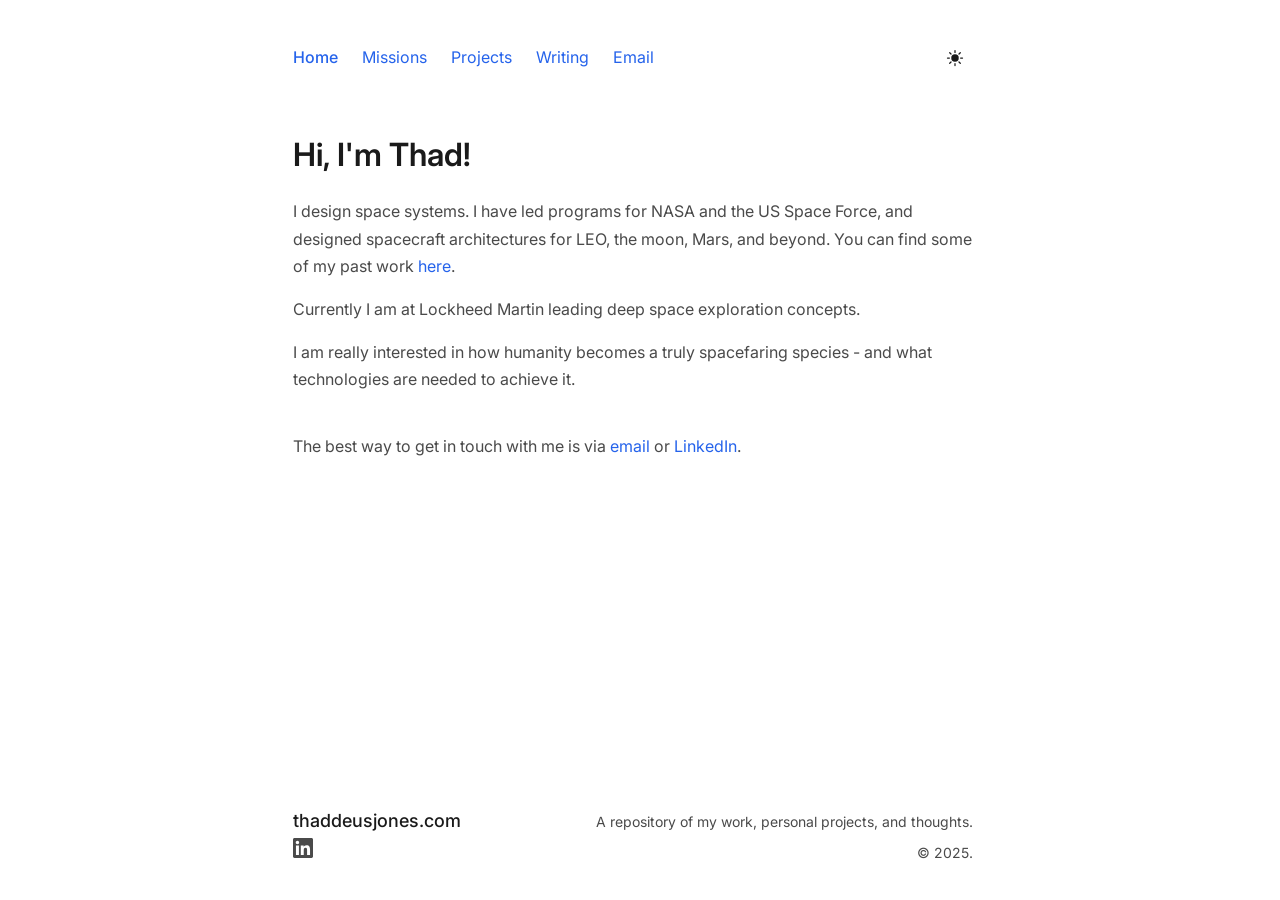
==== commit d30b3528: "small tweaks" ====
--- a/index.html
+++ b/index.html
@@ -386,10 +386,10 @@
         
         <div class="bio">
             <p>
-                I architect space systems. I have led programs for NASA and the US Space Force, and designed spacecraft architectures for LEO, the moon, Mars, and beyond. You can find some of my past missions <a href="missions.html">here</a>.
+                I design space systems. I have led programs for NASA and the US Space Force, and designed spacecraft architectures for LEO, the moon, Mars, and beyond. You can find some of my past work <a href="missions.html">here</a>.
             </p>
             <p>
-                Currently I am at Lockheed Martin leading development of mission concepts for deep space.
+                Currently I am at Lockheed Martin leading deep space exploration concepts.
             </p>
             <p>
                 I am really interested in how humanity becomes a truly spacefaring species - and what technologies are needed to achieve it.
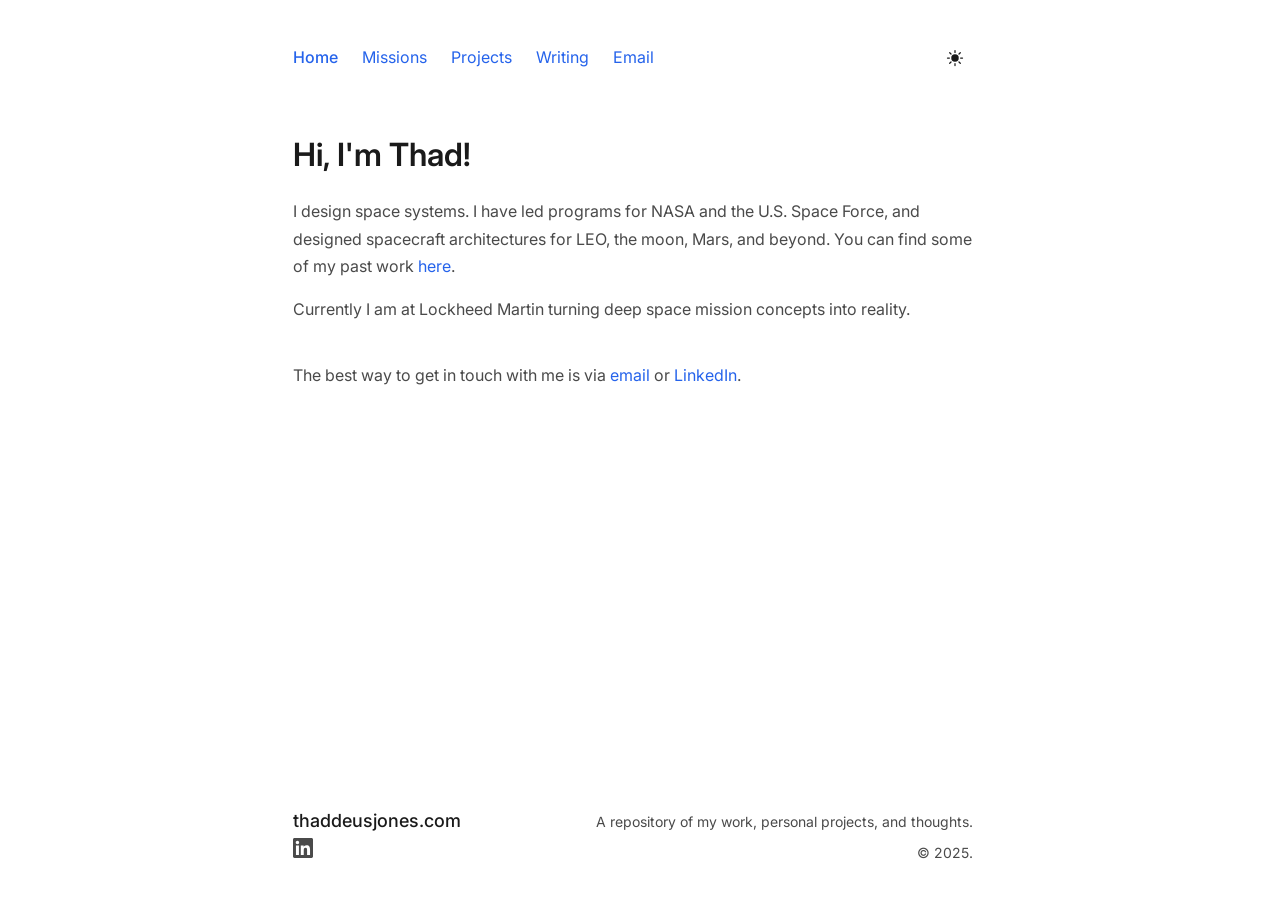
==== commit 9d6b22a6: "small tweaks" ====
--- a/index.html
+++ b/index.html
@@ -386,13 +386,10 @@
         
         <div class="bio">
             <p>
-                I design space systems. I have led programs for NASA and the US Space Force, and designed spacecraft architectures for LEO, the moon, Mars, and beyond. You can find some of my past work <a href="missions.html">here</a>.
+                I design space systems. I have led programs for NASA and the U.S. Space Force, and designed spacecraft architectures for LEO, the moon, Mars, and beyond. You can find some of my past work <a href="missions.html">here</a>.
             </p>
             <p>
-                Currently I am at Lockheed Martin leading deep space exploration concepts.
-            </p>
-            <p>
-                I am really interested in how humanity becomes a truly spacefaring species - and what technologies are needed to achieve it.
+                Currently I am at Lockheed Martin turning deep space mission concepts into reality.
             </p>
         </div>
         
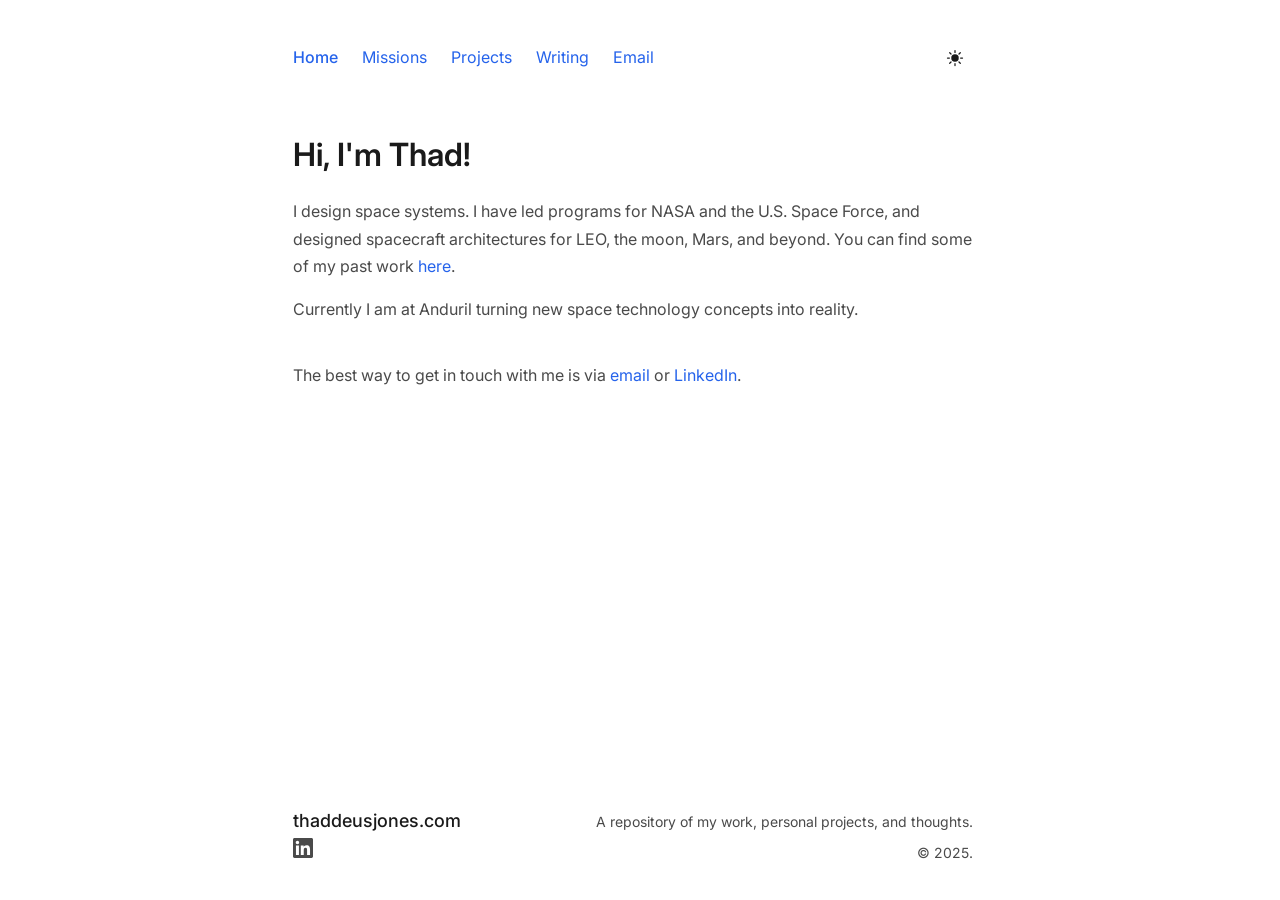
==== commit 895dd78b: "Update current role and add first essay draft" ====
--- a/index.html
+++ b/index.html
@@ -4,6 +4,7 @@
     <meta charset="UTF-8">
     <meta name="viewport" content="width=device-width, initial-scale=1.0">
     <title>Thaddeus Jones</title>
+    <link rel="icon" href="/favicon.svg" type="image/svg+xml">
     <link href="https://fonts.googleapis.com/css2?family=Inter:wght@300;400;500;600&display=swap" rel="stylesheet">
     <style>
         * {
@@ -389,7 +390,7 @@
                 I design space systems. I have led programs for NASA and the U.S. Space Force, and designed spacecraft architectures for LEO, the moon, Mars, and beyond. You can find some of my past work <a href="missions.html">here</a>.
             </p>
             <p>
-                Currently I am at Lockheed Martin turning deep space mission concepts into reality.
+                Currently I am at Anduril turning new space technology concepts into reality.
             </p>
         </div>
         
